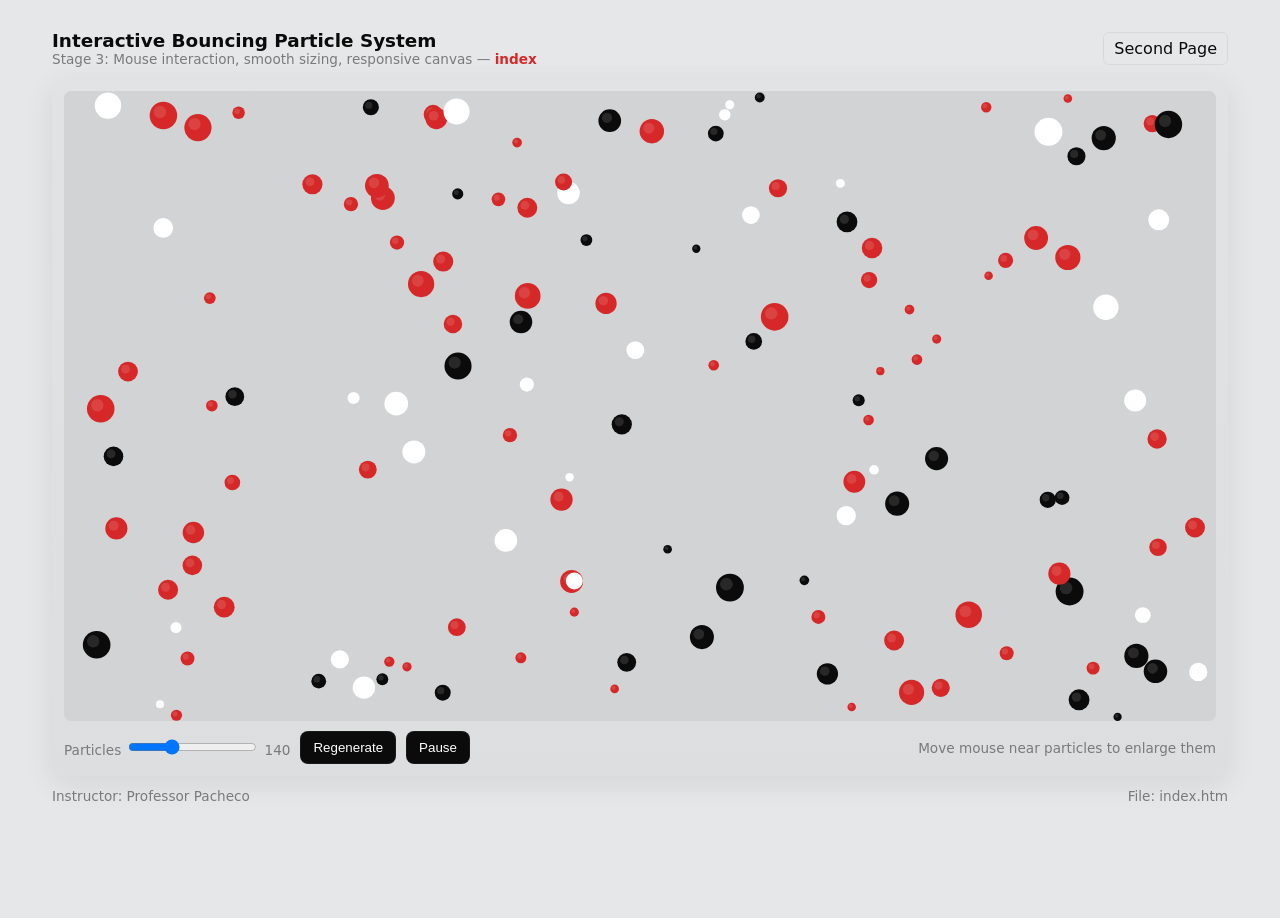
==== index.htm @ 53230bb6 "Add files via upload" ====
<!doctype html>
<html lang="en">
<head>
  <meta charset="utf-8" />
  <title>Interactive Particles - index</title>
  <meta name="viewport" content="width=device-width,initial-scale=1" />
  <style>
    :root{
      --bg:#e6e7e8;
      --panel:#d1d3d4;
      --black:#0b0b0b;
      --white:#ffffff;
      --red:#d62828;
      --muted:#7a7a7a;
      --font: "Segoe UI", Roboto, system-ui, -apple-system, "Helvetica Neue", Arial;
    }
    *{box-sizing:border-box}
    html,body{height:100%;margin:0;font-family:var(--font);background:var(--bg);color:var(--black)}
    .container{max-width:1200px;margin:18px auto;padding:12px}
    .header{display:flex;align-items:center;justify-content:space-between;gap:12px}
    .title{font-size:1.15rem;font-weight:700;color:var(--black)}
    .links a{color:var(--black);text-decoration:none;padding:6px 10px;border-radius:6px;background:transparent;border:1px solid rgba(0,0,0,0.06)}
    .links a:hover{background:var(--black);color:var(--white)}
    .canvas-wrap{background:linear-gradient(180deg, rgba(11,11,11,0.02), rgba(0,0,0,0.04)); padding:12px;border-radius:10px;box-shadow:0 8px 30px rgba(11,11,11,0.08)}
    canvas{display:block;width:100%;height:70vh;border-radius:8px;background:var(--panel)}
    .controls{display:flex;gap:10px;align-items:center;margin-top:10px;flex-wrap:wrap}
    .control label{font-size:0.9rem;color:var(--muted);margin-right:6px}
    .btn{background:var(--black);border:1px solid rgba(255,255,255,0.06);color:var(--white);padding:8px 12px;border-radius:8px;cursor:pointer}
    .btn.secondary{background:transparent;color:var(--black);border:1px solid rgba(0,0,0,0.08)}
    .btn:hover{opacity:0.95}
    .small{font-size:0.85rem;color:var(--muted)}
    .accent{color:var(--red);font-weight:600}
    .footer{margin-top:12px;font-size:0.85rem;color:var(--muted);display:flex;justify-content:space-between;align-items:center;gap:12px;flex-wrap:wrap}
    @media (max-width:640px){
      .header{flex-direction:column;align-items:flex-start}
      canvas{height:55vh}
    }
  </style>
</head>
<body>
  <div class="container">
    <div class="header">
      <div>
        <div class="title">Interactive Bouncing Particle System</div>
        <div class="small">Stage 3: Mouse interaction, smooth sizing, responsive canvas — <span class="accent">index</span></div>
      </div>
      <div class="links">
        <a class="secondary" href="I.htm">Second Page</a>
      </div>
    </div>

    <div class="canvas-wrap" style="margin-top:12px">
      <canvas id="canvas"></canvas>

      <div class="controls">
        <div>
          <label class="small">Particles</label>
          <input id="count" type="range" min="20" max="400" value="140" />
          <span id="countVal" class="small">140</span>
        </div>

        <button id="regen" class="btn">Regenerate</button>
        <button id="pause" class="btn">Pause</button>
        <div style="margin-left:auto" class="small">Move mouse near particles to enlarge them</div>
      </div>
    </div>

    <div class="footer">
      <div class="small">Instructor: Professor Pacheco</div>
      <div class="small">File: index.htm</div>
    </div>
  </div>

  <script>
    // index.htm — interactive particle system (red / black / white theme)

    const canvas = document.getElementById('canvas');
    const ctx = canvas.getContext('2d');

    const controls = {
      countRange: document.getElementById('count'),
      countVal: document.getElementById('countVal'),
      regenBtn: document.getElementById('regen'),
      pauseBtn: document.getElementById('pause')
    };

    let particles = [];
    let running = true;
    const mouse = { x: undefined, y: undefined };

    function resizeCanvas() {
      const ratio = window.devicePixelRatio || 1;
      const rect = canvas.getBoundingClientRect();
      const w = Math.max(1, Math.floor(rect.width * ratio));
      const h = Math.max(1, Math.floor(rect.height * ratio));
      if (canvas.width !== w || canvas.height !== h) {
        canvas.width = w;
        canvas.height = h;
        createParticles(parseInt(controls.countRange.value, 10));
      }
    }
    window.addEventListener('resize', () => {
      clearTimeout(window._resizeTO);
      window._resizeTO = setTimeout(resizeCanvas, 120);
    });

    function rand(min, max) { return Math.random() * (max - min) + min; }
    function randInt(min, max) { return Math.floor(rand(min, max + 1)); }
    function paletteColor() {
      const r = Math.random();
      if (r < 0.55) return getComputedStyle(document.documentElement).getPropertyValue('--red').trim();
      if (r < 0.85) return getComputedStyle(document.documentElement).getPropertyValue('--black').trim();
      return getComputedStyle(document.documentElement).getPropertyValue('--white').trim();
    }

    class Particle {
      constructor(x, y, r, color, dx, dy) {
        this.x = x;
        this.y = y;
        this.r = r * (window.devicePixelRatio || 1);
        this.baseR = this.r;
        this.color = color;
        this.dx = dx * (window.devicePixelRatio || 1);
        this.dy = dy * (window.devicePixelRatio || 1);
        this.targetR = this.r;
      }

      draw(ctx) {
        ctx.beginPath();
        ctx.arc(this.x, this.y, Math.max(0.5, this.r), 0, Math.PI * 2);
        ctx.fillStyle = this.color;
        ctx.fill();
        if (this.color !== getComputedStyle(document.documentElement).getPropertyValue('--white').trim()) {
          ctx.beginPath();
          ctx.globalAlpha = 0.12;
          ctx.arc(this.x - this.r * 0.25, this.y - this.r * 0.25, Math.max(0.5, this.r * 0.45), 0, Math.PI * 2);
          ctx.fillStyle = getComputedStyle(document.documentElement).getPropertyValue('--white').trim();
          ctx.fill();
          ctx.globalAlpha = 1;
        }
      }

      update(bounds) {
        this.x += this.dx;
        this.y += this.dy;

        if (this.x - this.r <= 0) {
          this.x = this.r;
          this.dx *= -1;
        } else if (this.x + this.r >= bounds.width) {
          this.x = bounds.width - this.r;
          this.dx *= -1;
        }
        if (this.y - this.r <= 0) {
          this.y = this.r;
          this.dy *= -1;
        } else if (this.y + this.r >= bounds.height) {
          this.y = bounds.height - this.r;
          this.dy *= -1;
        }

        if (mouse.x !== undefined && mouse.y !== undefined) {
          const dx = this.x - mouse.x;
          const dy = this.y - mouse.y;
          const dist = Math.hypot(dx, dy);
          const proximity = 60 * (window.devicePixelRatio || 1);
          if (dist < proximity) {
            const grow = Math.min(this.baseR * 3, this.baseR + (proximity - dist) * 0.25);
            this.targetR = grow;
          } else {
            this.targetR = this.baseR;
          }
        } else {
          this.targetR = this.baseR;
        }

        const lerp = 0.12;
        this.r += (this.targetR - this.r) * lerp;
      }
    }

    function createParticles(count = 140) {
      particles = [];
      const ratio = window.devicePixelRatio || 1;
      const w = canvas.width;
      const h = canvas.height;
      for (let i = 0; i < count; i++) {
        const r = rand(4, 14);
        const rr = r * ratio;
        const x = rand(rr, w - rr);
        const y = rand(rr, h - rr);
        const dx = rand(-1.8, 1.8);
        const dy = rand(-1.8, 1.8);
        const color = paletteColor();
        particles.push(new Particle(x, y, r, color, dx, dy));
      }
    }

    function animate() {
      // draw panel background
      ctx.fillStyle = getComputedStyle(document.documentElement).getPropertyValue('--panel').trim();
      ctx.fillRect(0, 0, canvas.width, canvas.height);

      const bounds = { width: canvas.width, height: canvas.height };
      for (const p of particles) {
        p.update(bounds);
        p.draw(ctx);
      }

      if (running) requestAnimationFrame(animate);
    }

    function getMousePos(e) {
      const rect = canvas.getBoundingClientRect();
      const ratio = (canvas.width / rect.width) || 1;
      return {
        x: (e.clientX - rect.left) * ratio,
        y: (e.clientY - rect.top) * ratio
      };
    }

    canvas.addEventListener('mousemove', (e) => {
      const pos = getMousePos(e);
      mouse.x = pos.x;
      mouse.y = pos.y;
    });

    canvas.addEventListener('mouseleave', () => {
      mouse.x = undefined;
      mouse.y = undefined;
    });

    controls.countRange.addEventListener('input', (e) => {
      controls.countVal.textContent = e.target.value;
    });
    controls.regenBtn.addEventListener('click', () => {
      createParticles(parseInt(controls.countRange.value, 10));
    });
    controls.pauseBtn.addEventListener('click', () => {
      running = !running;
      controls.pauseBtn.textContent = running ? 'Pause' : 'Resume';
      if (running) animate();
    });

    (function init() {
      canvas.style.width = '100%';
      canvas.style.height = '70vh';
      resizeCanvas();
      createParticles(parseInt(controls.countRange.value, 10));
      animate();
    })();
  </script>
</body>
</html>
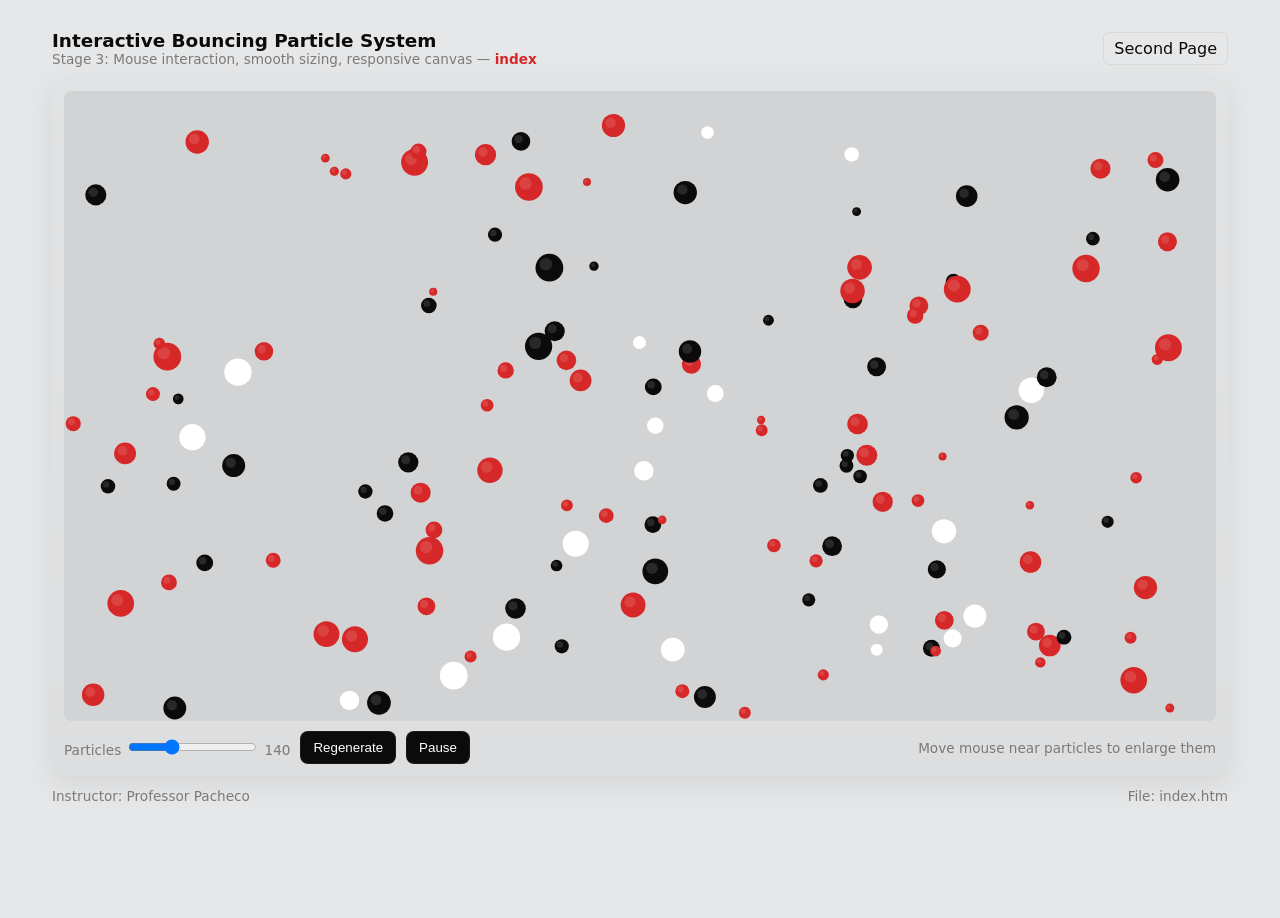
==== commit 8a9c58fd: "Add files via upload" ====
--- a/index.htm
+++ b/index.htm
@@ -45,7 +45,8 @@
         <div class="small">Stage 3: Mouse interaction, smooth sizing, responsive canvas — <span class="accent">index</span></div>
       </div>
       <div class="links">
-        <a class="secondary" href="I.htm">Second Page</a>
+        <!-- Cross-repo absolute link to the second site you provided -->
+        <a class="secondary" href="https://bronzknight001.github.io/csw38-assignment1/" target="_blank" rel="noopener">Second Page</a>
       </div>
     </div>
 
@@ -105,7 +106,6 @@
     });
 
     function rand(min, max) { return Math.random() * (max - min) + min; }
-    function randInt(min, max) { return Math.floor(rand(min, max + 1)); }
     function paletteColor() {
       const r = Math.random();
       if (r < 0.55) return getComputedStyle(document.documentElement).getPropertyValue('--red').trim();
